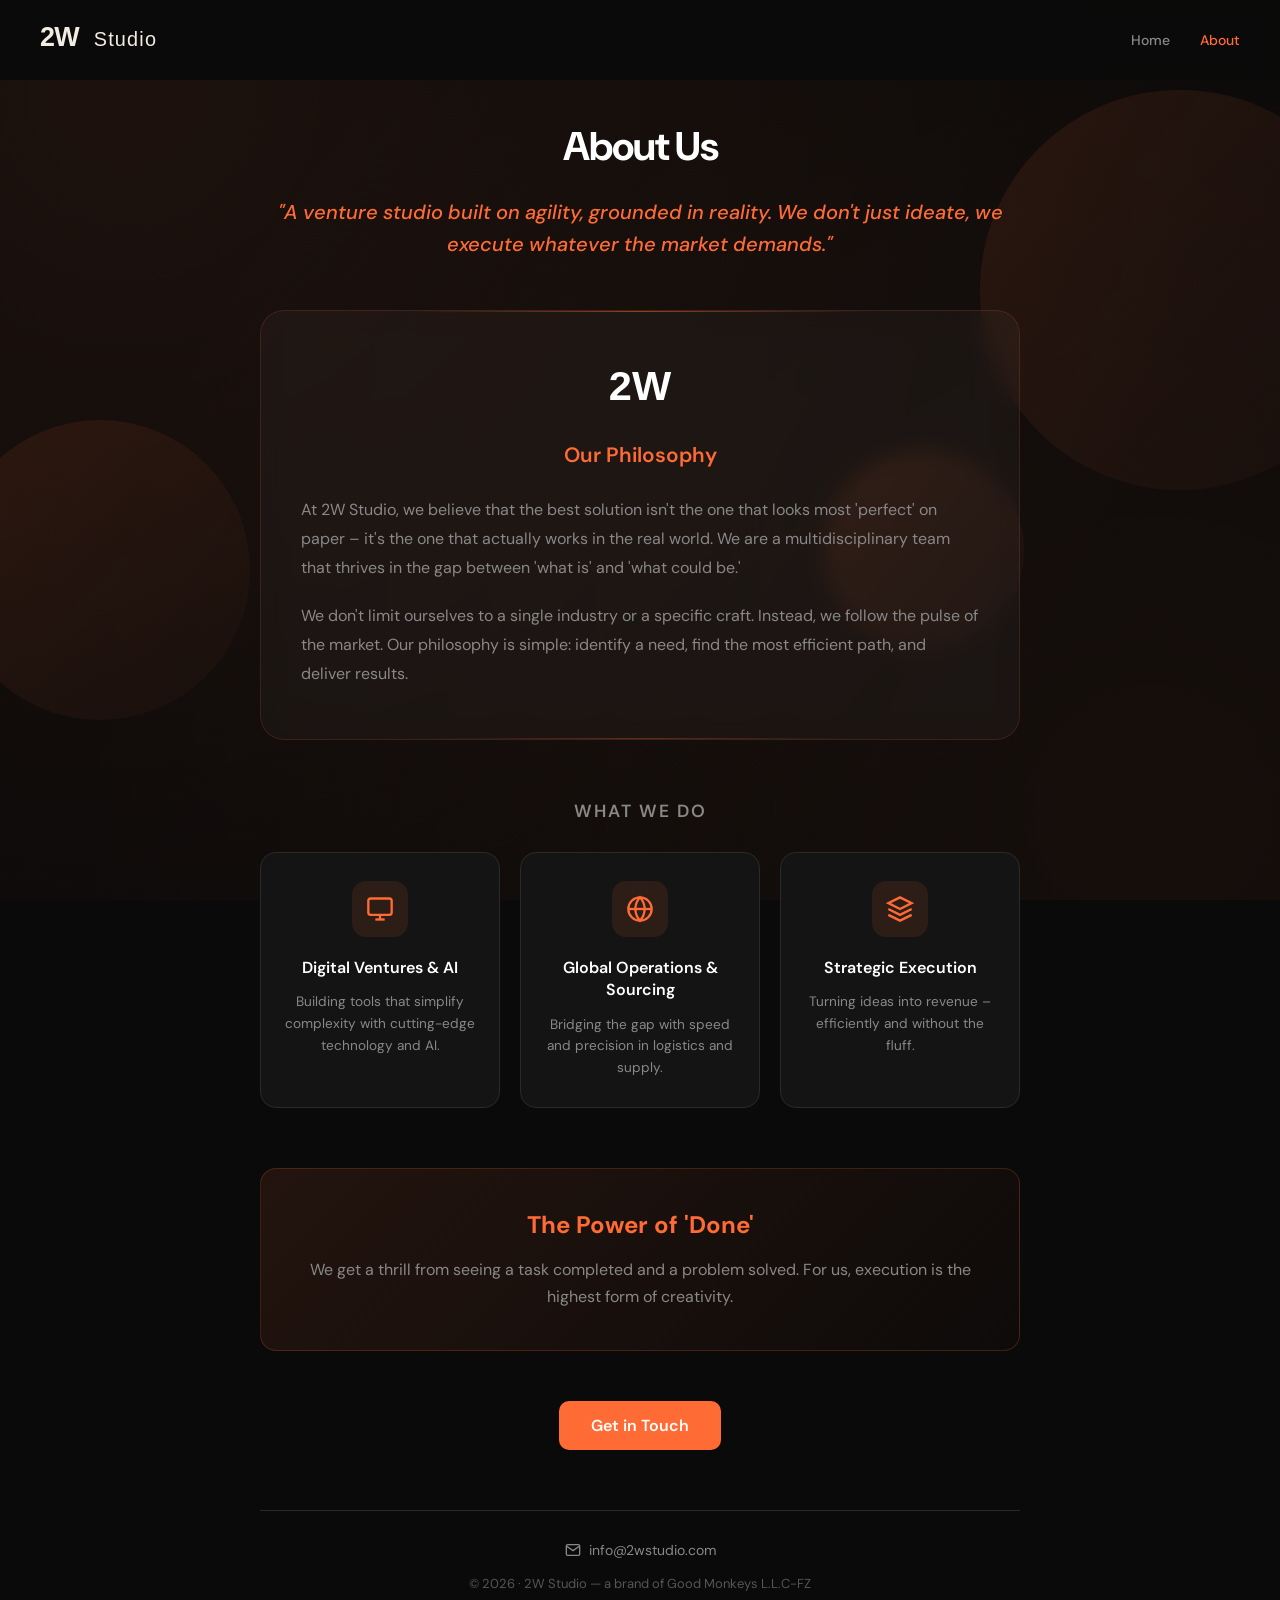
==== about.html @ a51220ac "Add files via upload" ====
<!DOCTYPE html>
<html lang="en">
<head>
    <meta charset="UTF-8">
    <meta name="viewport" content="width=device-width, initial-scale=1.0">
    <title>About Us - 2W Studio</title>
    <meta name="description" content="2W Studio - A venture studio built on agility, grounded in reality.">
    
    <link rel="icon" type="image/png" href="assets/logos/favicon.png">
    <link rel="preconnect" href="https://fonts.googleapis.com">
    <link rel="preconnect" href="https://fonts.gstatic.com" crossorigin>
    <link href="https://fonts.googleapis.com/css2?family=DM+Sans:wght@300;400;500;600;700&display=swap" rel="stylesheet">
    
    <style>
        * {
            margin: 0;
            padding: 0;
            box-sizing: border-box;
        }
        
        :root {
            --primary: #FF6B35;
            --dark: #0A0A0A;
            --dark-light: #141414;
            --text: #FFFFFF;
            --text-muted: #888888;
            --border: #2a2a2a;
        }
        
        body {
            font-family: 'DM Sans', sans-serif;
            background: var(--dark);
            color: var(--text);
            min-height: 100vh;
            overflow-x: hidden;
        }
        
        /* Animated Background */
        .bg-animation {
            position: fixed;
            top: 0;
            left: 0;
            width: 100%;
            height: 100%;
            z-index: 0;
            overflow: hidden;
            pointer-events: none;
        }
        
        .bg-animation::before {
            content: '';
            position: absolute;
            top: -50%;
            left: -50%;
            width: 200%;
            height: 200%;
            background: radial-gradient(circle at 30% 30%, rgba(255, 107, 53, 0.08) 0%, transparent 50%),
                        radial-gradient(circle at 70% 70%, rgba(255, 107, 53, 0.05) 0%, transparent 50%);
            animation: pulse 15s ease-in-out infinite;
        }
        
        .floating-shapes {
            position: absolute;
            width: 100%;
            height: 100%;
        }
        
        .shape {
            position: absolute;
            border-radius: 50%;
            background: linear-gradient(135deg, rgba(255, 107, 53, 0.1), rgba(255, 107, 53, 0.02));
            animation: float 20s ease-in-out infinite;
        }
        
        .shape:nth-child(1) {
            width: 400px;
            height: 400px;
            top: 10%;
            right: -100px;
        }
        
        .shape:nth-child(2) {
            width: 300px;
            height: 300px;
            bottom: 20%;
            left: -50px;
            animation-delay: -5s;
        }
        
        .shape:nth-child(3) {
            width: 200px;
            height: 200px;
            top: 50%;
            right: 20%;
            animation-delay: -10s;
        }
        
        @keyframes pulse {
            0%, 100% { transform: rotate(0deg); }
            50% { transform: rotate(180deg); }
        }
        
        @keyframes float {
            0%, 100% { transform: translateY(0) scale(1); }
            50% { transform: translateY(-30px) scale(1.05); }
        }
        
        /* Navigation */
        .nav {
            position: fixed;
            top: 0;
            left: 0;
            right: 0;
            padding: 20px 40px;
            display: flex;
            justify-content: space-between;
            align-items: center;
            background: rgba(10, 10, 10, 0.9);
            backdrop-filter: blur(10px);
            z-index: 100;
        }
        
        .nav-logo img {
            height: 35px;
        }
        
        .nav-links {
            display: flex;
            gap: 30px;
        }
        
        .nav-links a {
            color: var(--text-muted);
            text-decoration: none;
            font-size: 14px;
            font-weight: 500;
            transition: color 0.3s ease;
        }
        
        .nav-links a:hover,
        .nav-links a.active {
            color: var(--primary);
        }
        
        /* Main Container */
        .container {
            position: relative;
            z-index: 1;
            max-width: 800px;
            margin: 0 auto;
            padding: 120px 20px 60px;
        }
        
        /* Hero */
        .hero {
            text-align: center;
            margin-bottom: 50px;
        }
        
        .hero h1 {
            font-size: 2.5rem;
            font-weight: 700;
            margin-bottom: 24px;
            letter-spacing: -1px;
        }
        
        .motto {
            font-size: 1.25rem;
            color: var(--primary);
            font-weight: 500;
            line-height: 1.6;
            font-style: italic;
        }
        
        /* Philosophy */
        .philosophy {
            margin-bottom: 60px;
            padding: 50px 40px;
            background: rgba(255, 255, 255, 0.03);
            border: 1px solid rgba(255, 107, 53, 0.15);
            border-radius: 24px;
            position: relative;
            overflow: hidden;
            backdrop-filter: blur(10px);
        }
        
        .philosophy::before {
            content: '';
            position: absolute;
            top: 0;
            left: 50%;
            transform: translateX(-50%);
            width: 60%;
            height: 1px;
            background: linear-gradient(90deg, transparent, rgba(255, 107, 53, 0.5), transparent);
        }
        
        .philosophy::after {
            content: '';
            position: absolute;
            bottom: 0;
            left: 50%;
            transform: translateX(-50%);
            width: 60%;
            height: 1px;
            background: linear-gradient(90deg, transparent, rgba(255, 107, 53, 0.3), transparent);
        }
        
        .philosophy-header {
            text-align: center;
            margin-bottom: 28px;
        }
        
        .philosophy-stamp {
            width: 70px;
            height: 70px;
            margin: -10px auto 20px;
        }
        
        .philosophy-stamp img {
            width: 100%;
            height: 100%;
            object-fit: contain;
            filter: brightness(0) invert(1);
            opacity: 1;
        }
        
        .philosophy-header h3 {
            font-size: 1.3rem;
            font-weight: 600;
            color: var(--primary);
        }
        
        .philosophy-content {
            display: flex;
            flex-direction: column;
            gap: 20px;
        }
        
        .philosophy-item p {
            font-size: 1rem;
            color: var(--text-muted);
            line-height: 1.8;
            text-align: left;
        }
        
        /* Services */
        .services {
            margin-bottom: 60px;
        }
        
        .services-title {
            font-size: 1.1rem;
            font-weight: 600;
            color: var(--text-muted);
            text-transform: uppercase;
            letter-spacing: 2px;
            margin-bottom: 30px;
            text-align: center;
        }
        
        .services-grid {
            display: grid;
            grid-template-columns: repeat(3, 1fr);
            gap: 20px;
        }
        
        .service-card {
            padding: 28px 24px;
            background: var(--dark-light);
            border: 1px solid var(--border);
            border-radius: 16px;
            text-align: center;
            transition: all 0.3s ease;
        }
        
        .service-card:hover {
            border-color: var(--primary);
            transform: translateY(-4px);
        }
        
        .service-icon {
            width: 56px;
            height: 56px;
            display: flex;
            align-items: center;
            justify-content: center;
            background: rgba(255, 107, 53, 0.1);
            border-radius: 14px;
            margin: 0 auto 20px;
            color: var(--primary);
        }
        
        .service-card h3 {
            font-size: 1rem;
            font-weight: 600;
            margin-bottom: 12px;
            line-height: 1.4;
        }
        
        .service-card p {
            font-size: 0.85rem;
            color: var(--text-muted);
            line-height: 1.6;
        }
        
        /* Power of Done */
        .power-done {
            text-align: center;
            padding: 40px;
            background: linear-gradient(135deg, rgba(255, 107, 53, 0.1), rgba(255, 107, 53, 0.02));
            border: 1px solid rgba(255, 107, 53, 0.2);
            border-radius: 16px;
            margin-bottom: 40px;
        }
        
        .power-done h3 {
            font-size: 1.5rem;
            margin-bottom: 16px;
            color: var(--primary);
        }
        
        .power-done p {
            font-size: 1rem;
            color: var(--text-muted);
            line-height: 1.7;
        }
        
        /* CTA */
        .cta {
            text-align: center;
            margin-top: 50px;
        }
        
        .cta-btn {
            display: inline-block;
            padding: 14px 32px;
            background: var(--primary);
            color: white;
            text-decoration: none;
            font-weight: 600;
            border-radius: 10px;
            transition: all 0.3s ease;
        }
        
        .cta-btn:hover {
            background: #e85a2a;
            transform: translateY(-2px);
        }
        
        /* Footer */
        .footer {
            margin-top: 60px;
            padding-top: 30px;
            border-top: 1px solid var(--border);
            text-align: center;
        }
        
        .footer-email {
            display: inline-flex;
            align-items: center;
            gap: 8px;
            color: var(--text-muted);
            text-decoration: none;
            font-size: 14px;
            margin-bottom: 16px;
            transition: color 0.3s ease;
        }
        
        .footer-email:hover {
            color: var(--primary);
        }
        
        .copyright {
            font-size: 13px;
            color: #555;
        }
        
        /* Responsive */
        @media (max-width: 600px) {
            .nav {
                padding: 16px 20px;
            }
            
            .nav-logo img {
                height: 28px;
            }
            
            .nav-links {
                gap: 20px;
            }
            
            .nav-links a {
                font-size: 13px;
            }
            
            .container {
                padding: 100px 20px 40px;
            }
            
            .hero h1 {
                font-size: 1.8rem;
            }
            
            .motto {
                font-size: 1.1rem;
            }
            
            .philosophy {
                padding: 24px;
            }
            
            .philosophy-item p {
                font-size: 0.95rem;
            }
            
            .service-card {
                padding: 24px;
            }
            
            .service-card h3 {
                font-size: 1.1rem;
            }
            
            .services-grid {
                grid-template-columns: 1fr;
            }
        }
    </style>
</head>
<body>
    <!-- Animated Background -->
    <div class="bg-animation">
        <div class="floating-shapes">
            <div class="shape"></div>
            <div class="shape"></div>
            <div class="shape"></div>
        </div>
    </div>
    
    <!-- Navigation -->
    <nav class="nav">
        <a href="index.html" class="nav-logo">
            <img src="assets/logo-primary-cream.svg" alt="2W Studio">
        </a>
        <div class="nav-links">
            <a href="index.html">Home</a>
            <a href="about.html" class="active">About</a>
        </div>
    </nav>
    
    <div class="container">
        <!-- Hero -->
        <div class="hero">
            <h1>About Us</h1>
            <p class="motto">"A venture studio built on agility, grounded in reality. We don't just ideate, we execute whatever the market demands."</p>
        </div>
        
        <!-- Philosophy -->
        <div class="philosophy">
            <div class="philosophy-header">
                <div class="philosophy-stamp">
                    <img src="assets/logomark-cream.svg" alt="2W">
                </div>
                <h3>Our Philosophy</h3>
            </div>
            <div class="philosophy-content">
                <div class="philosophy-item">
                    <p>At 2W Studio, we believe that the best solution isn't the one that looks most 'perfect' on paper – it's the one that actually works in the real world. We are a multidisciplinary team that thrives in the gap between 'what is' and 'what could be.'</p>
                </div>
                <div class="philosophy-item">
                    <p>We don't limit ourselves to a single industry or a specific craft. Instead, we follow the pulse of the market. Our philosophy is simple: identify a need, find the most efficient path, and deliver results.</p>
                </div>
            </div>
        </div>
        
        <!-- Services -->
        <div class="services">
            <div class="services-title">What We Do</div>
            
            <div class="services-grid">
                <div class="service-card">
                    <div class="service-icon">
                        <svg width="28" height="28" viewBox="0 0 24 24" fill="none" stroke="currentColor" stroke-width="2">
                            <rect x="2" y="3" width="20" height="14" rx="2" ry="2"></rect>
                            <line x1="8" y1="21" x2="16" y2="21"></line>
                            <line x1="12" y1="17" x2="12" y2="21"></line>
                        </svg>
                    </div>
                    <h3>Digital Ventures & AI</h3>
                    <p>Building tools that simplify complexity with cutting-edge technology and AI.</p>
                </div>
                
                <div class="service-card">
                    <div class="service-icon">
                        <svg width="28" height="28" viewBox="0 0 24 24" fill="none" stroke="currentColor" stroke-width="2">
                            <circle cx="12" cy="12" r="10"></circle>
                            <line x1="2" y1="12" x2="22" y2="12"></line>
                            <path d="M12 2a15.3 15.3 0 0 1 4 10 15.3 15.3 0 0 1-4 10 15.3 15.3 0 0 1-4-10 15.3 15.3 0 0 1 4-10z"></path>
                        </svg>
                    </div>
                    <h3>Global Operations & Sourcing</h3>
                    <p>Bridging the gap with speed and precision in logistics and supply.</p>
                </div>
                
                <div class="service-card">
                    <div class="service-icon">
                        <svg width="28" height="28" viewBox="0 0 24 24" fill="none" stroke="currentColor" stroke-width="2">
                            <polygon points="12 2 2 7 12 12 22 7 12 2"></polygon>
                            <polyline points="2 17 12 22 22 17"></polyline>
                            <polyline points="2 12 12 17 22 12"></polyline>
                        </svg>
                    </div>
                    <h3>Strategic Execution</h3>
                    <p>Turning ideas into revenue – efficiently and without the fluff.</p>
                </div>
            </div>
        </div>
        
        <!-- Power of Done -->
        <div class="power-done">
            <h3>The Power of 'Done'</h3>
            <p>We get a thrill from seeing a task completed and a problem solved. For us, execution is the highest form of creativity.</p>
        </div>
        
        <!-- CTA -->
        <div class="cta">
            <a href="index.html" class="cta-btn">Get in Touch</a>
        </div>
        
        <!-- Footer -->
        <div class="footer">
            <a href="mailto:info@2wstudio.com" class="footer-email">
                <svg width="16" height="16" viewBox="0 0 24 24" fill="none" stroke="currentColor" stroke-width="2">
                    <path d="M4 4h16c1.1 0 2 .9 2 2v12c0 1.1-.9 2-2 2H4c-1.1 0-2-.9-2-2V6c0-1.1.9-2 2-2z"></path>
                    <polyline points="22,6 12,13 2,6"></polyline>
                </svg>
                info@2wstudio.com
            </a>
            <div class="copyright">© 2026 · 2W Studio — a brand of Good Monkeys L.L.C-FZ</div>
        </div>
    </div>
</body>
</html>
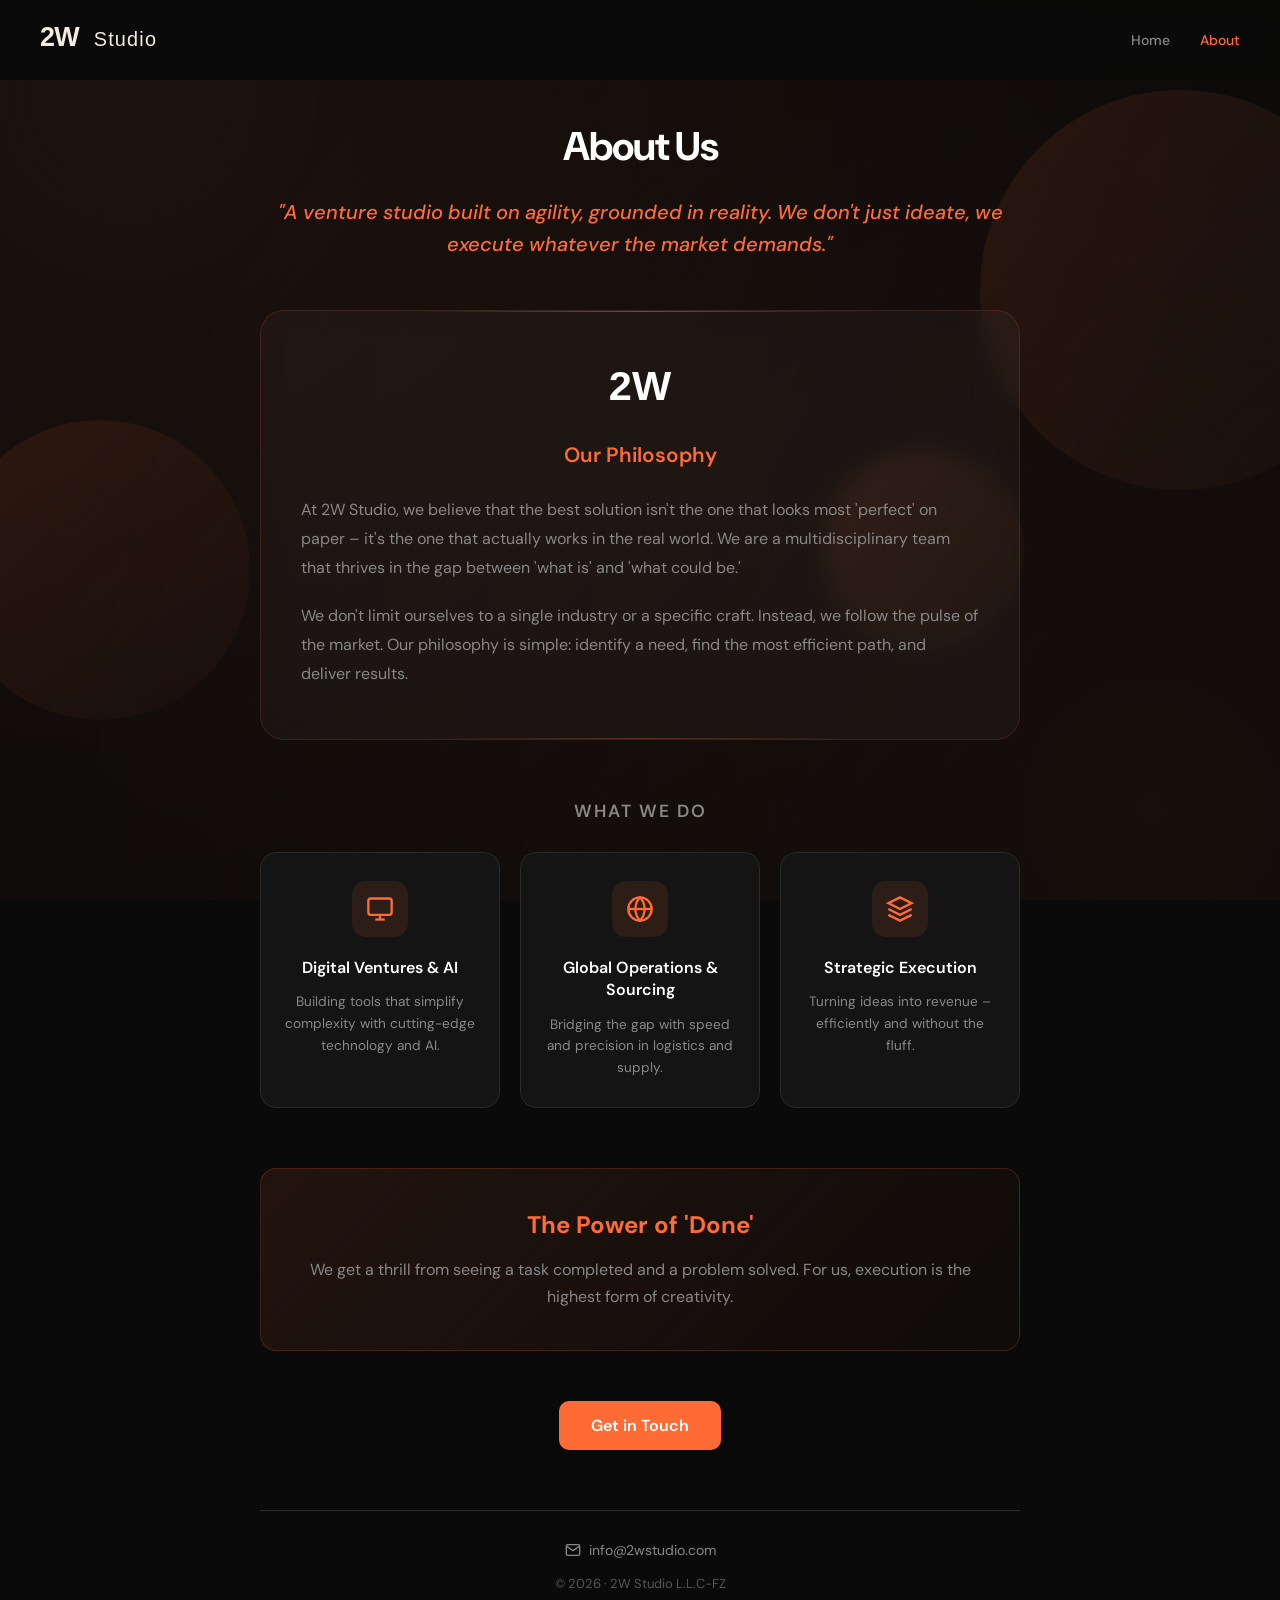
==== commit 931a08eb: "Add files via upload" ====
--- a/about.html
+++ b/about.html
@@ -537,7 +537,7 @@
                 </svg>
                 info@2wstudio.com
             </a>
-            <div class="copyright">© 2026 · 2W Studio — a brand of Good Monkeys L.L.C-FZ</div>
+            <div class="copyright">© 2026 · 2W Studio L.L.C-FZ</div>
         </div>
     </div>
 </body>
